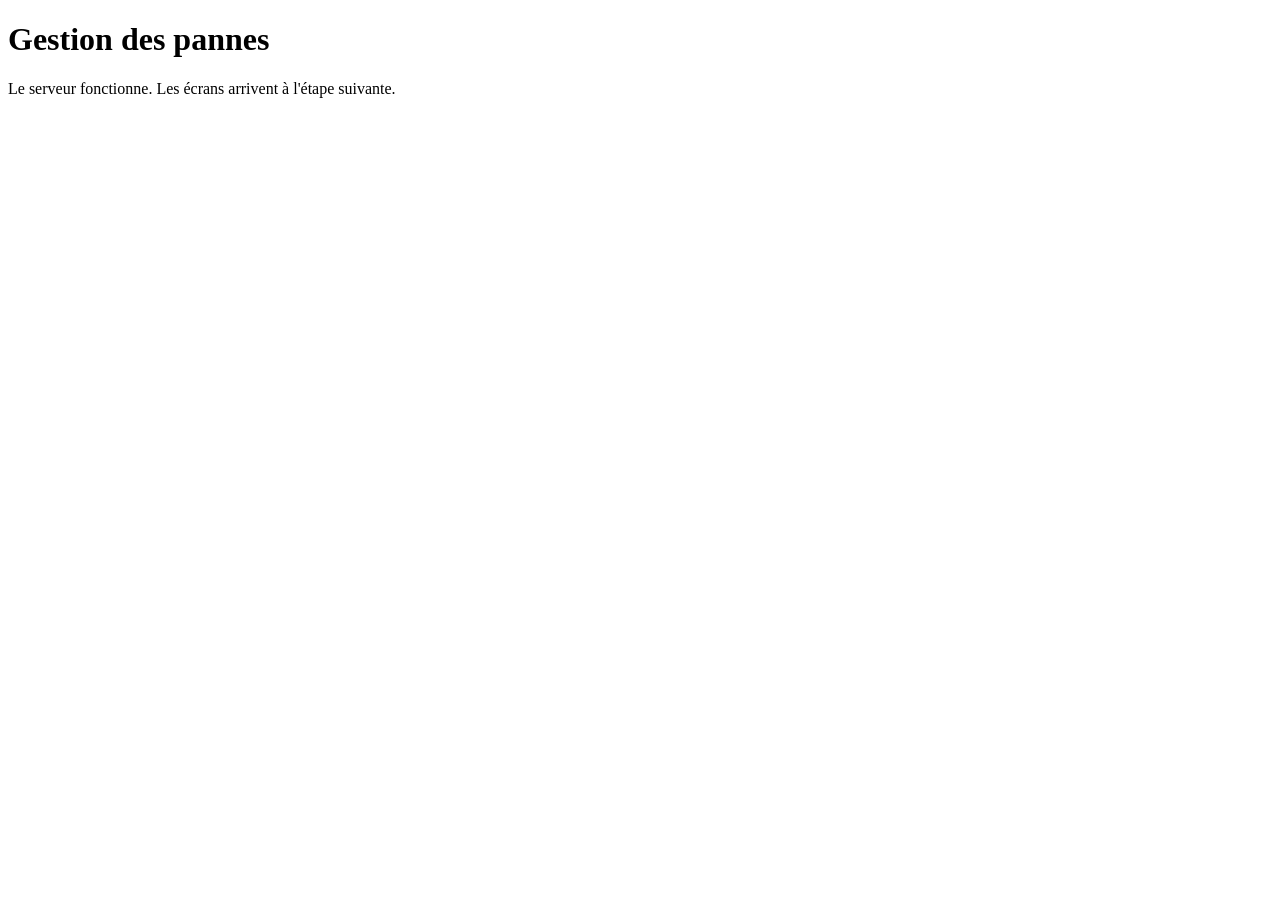
==== src/main/resources/static/index.html @ 65630612 "initilizarea proiectului: server Spring/mysql" ====
<!DOCTYPE html>
<html lang="fr">
<head>
    <meta charset="UTF-8">
    <meta name="viewport" content="width=device-width, initial-scale=1">
    <title>Gestion des pannes</title>
</head>
<body>
    <h1>Gestion des pannes</h1>
    <p>Le serveur fonctionne. Les écrans arrivent à l'étape suivante.</p>
</body>
</html>
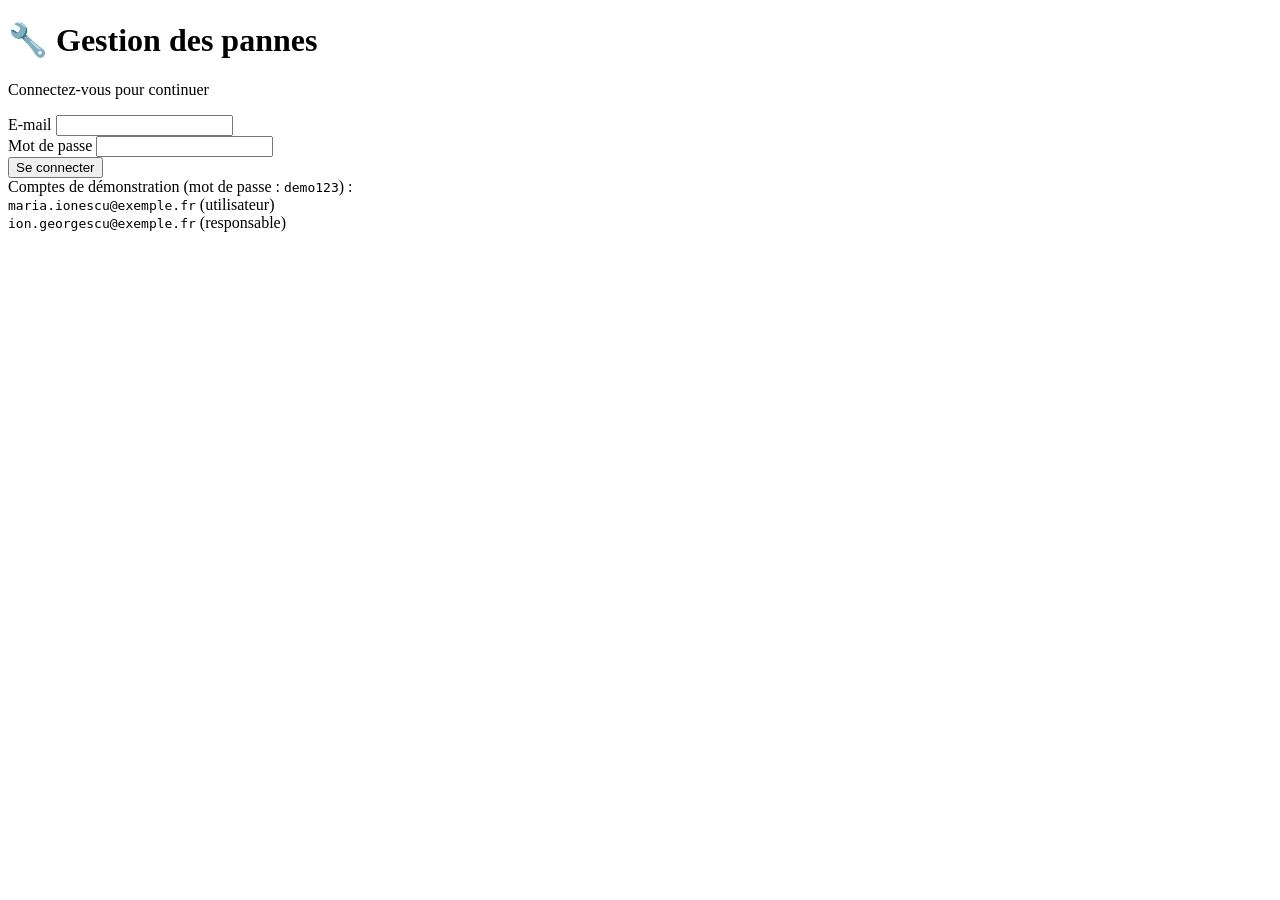
==== commit d79117b0: "design implementat" ====
--- a/src/main/resources/static/index.html
+++ b/src/main/resources/static/index.html
@@ -3,10 +3,33 @@
 <head>
     <meta charset="UTF-8">
     <meta name="viewport" content="width=device-width, initial-scale=1">
-    <title>Gestion des pannes</title>
+    <title>Accueil - Gestion des pannes</title>
+    <link rel="stylesheet" href="css/style.css">
 </head>
 <body>
-    <h1>Gestion des pannes</h1>
-    <p>Le serveur fonctionne. Les écrans arrivent à l'étape suivante.</p>
+    <div id="contenu">
+        <h1 id="titre">Accueil</h1>
+        <p class="sous-titre" id="sous-titre"></p>
+        <div class="actions-accueil">
+            <a class="bouton" href="signaler.html">Signaler une panne</a>
+            <a class="bouton secondaire" href="liste.html">Consulter la liste des pannes</a>
+        </div>
+    </div>
+
+    <script src="js/app.js"></script>
+    <script>
+        (async () => {
+            const utilisateur = await exigerConnexion();
+            if (!utilisateur) return;
+
+            document.getElementById("titre").textContent = "Bonjour, " + utilisateur.nomComplet;
+            document.getElementById("sous-titre").textContent =
+                utilisateur.role === "RESPONSABLE"
+                    ? "Consultez les pannes signalées et prenez-les en charge."
+                    : "Signalez une panne et suivez son avancement.";
+
+            afficherMiseEnPage(utilisateur, "accueil");
+        })();
+    </script>
 </body>
 </html>
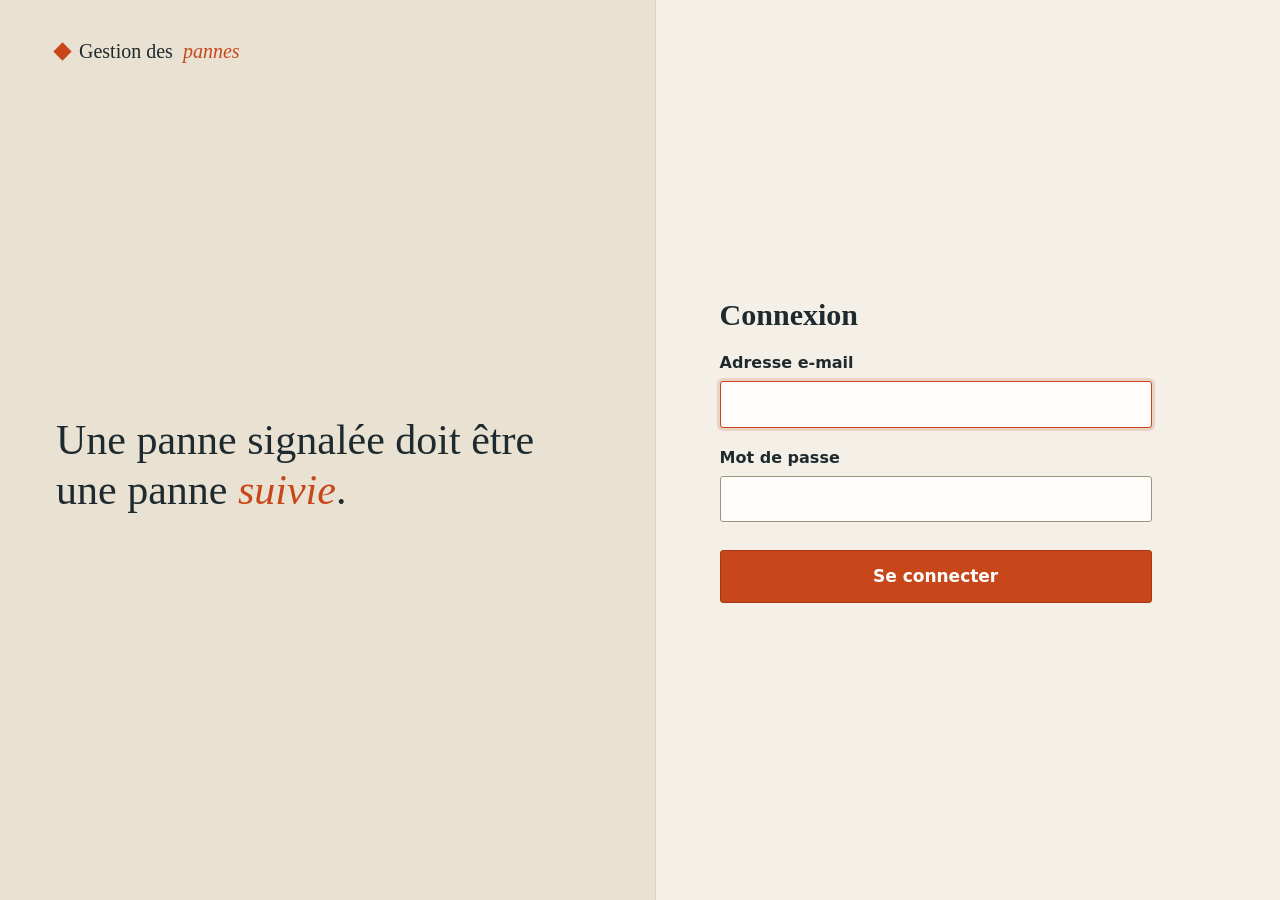
==== commit f785fe96: "adaugare de probleme + sincronizare cu bd + filte + detalii + prise en charge" ====
--- a/src/main/resources/static/index.html
+++ b/src/main/resources/static/index.html
@@ -9,11 +9,18 @@
 <body>
     <div id="contenu">
         <h1 id="titre">Accueil</h1>
-        <p class="sous-titre" id="sous-titre"></p>
-        <div class="actions-accueil">
-            <a class="bouton" href="signaler.html">Signaler une panne</a>
-            <a class="bouton secondaire" href="liste.html">Consulter la liste des pannes</a>
-        </div>
+
+        <nav class="actions">
+            <a href="signaler.html">
+                <strong>Signaler une panne</strong>
+            </a>
+            <a href="liste.html">
+                <strong>Liste des pannes</strong>
+            </a>
+            <a href="mes-pannes.html">
+                <strong>Mes pannes</strong>
+            </a>
+        </nav>
     </div>
 
     <script src="js/app.js"></script>
@@ -23,10 +30,6 @@
             if (!utilisateur) return;
 
             document.getElementById("titre").textContent = "Bonjour, " + utilisateur.nomComplet;
-            document.getElementById("sous-titre").textContent =
-                utilisateur.role === "RESPONSABLE"
-                    ? "Consultez les pannes signalées et prenez-les en charge."
-                    : "Signalez une panne et suivez son avancement.";
 
             afficherMiseEnPage(utilisateur, "accueil");
         })();
--- a/src/main/resources/static/css/style.css
+++ b/src/main/resources/static/css/style.css
@@ -0,0 +1,303 @@
+/* Gestion des pannes - feuille de style
+   Idée : un carnet d'atelier. Papier chaud, encre foncée, un orange de
+   signalisation pour tout ce qui demande l'attention. */
+
+:root {
+    --papier: #f4f0e8;
+    --papier-fonce: #ebe5d8;
+    --blanc: #fffdf9;
+    --encre: #1f2a2e;
+    --doux: #3b464a;
+    --trait: #d8d1c2;
+    --signal: #c8471a;
+    --signal-fonce: #a63a14;
+    --vert: #2f6b45;
+    --ambre: #b7791f;
+    --erreur: #a4262c;
+    --titres: Georgia, "Times New Roman", serif;
+    --texte: "Segoe UI", system-ui, Arial, sans-serif;
+}
+
+* { box-sizing: border-box; }
+
+body {
+    margin: 0;
+    font-family: var(--texte);
+    font-size: 16px;
+    line-height: 1.55;
+    color: var(--encre);
+    background: var(--papier);
+}
+
+a { color: var(--encre); text-decoration-color: var(--signal); text-underline-offset: 3px; }
+a:hover { color: var(--signal-fonce); }
+
+/* ---------- marque ---------- */
+.nom { font-family: var(--titres); font-size: 20px; display: flex; align-items: center; gap: 10px; }
+.nom em { color: inherit; font-style: italic; }
+.marque {
+    width: 13px; height: 13px;
+    background: var(--signal);
+    transform: rotate(45deg);
+    flex-shrink: 0;
+}
+
+/* ---------- barre du haut ---------- */
+.barre-haut {
+    background: #e9e2d3;
+    color: var(--encre);
+    height: 58px;
+    padding: 0 26px;
+    display: flex;
+    align-items: center;
+    justify-content: space-between;
+    border-bottom: 1px solid var(--trait);
+}
+.barre-haut .nom em { color: var(--signal); }
+.barre-haut .compte { font-size: 15px; }
+.barre-haut .compte .role { color: inherit; }
+.barre-haut .compte button {
+    background: transparent;
+    border: 1px solid var(--encre);
+    color: var(--encre);
+    padding: 4px 12px;
+    margin-left: 14px;
+    border-radius: 3px;
+    font: inherit;
+    font-size: 14px;
+    cursor: pointer;
+}
+.barre-haut .compte button:hover { background: var(--encre); color: var(--papier); }
+
+/* ---------- menu + contenu ---------- */
+.conteneur { display: flex; min-height: calc(100vh - 58px); }
+
+.menu {
+    width: 240px;
+    flex-shrink: 0;
+    padding: 30px 0;
+    border-right: 1px solid var(--trait);
+}
+.menu a {
+    display: block;
+    padding: 11px 26px;
+    font-size: 17px;
+    text-decoration: none;
+    border-left: 4px solid transparent;
+}
+.menu a:hover { background: var(--papier-fonce); color: var(--encre); }
+.menu a.actif {
+    border-left-color: var(--signal);
+    background: var(--papier-fonce);
+    font-weight: 600;
+}
+
+main.contenu { flex: 1; padding: 34px 48px; max-width: 1020px; }
+
+h1 {
+    font-family: var(--titres);
+    font-size: 30px;
+    font-weight: 700;
+    line-height: 1.2;
+    margin: 0 0 6px;
+}
+h2 { font-family: var(--titres); font-size: 20px; margin: 28px 0 8px; }
+.sous-titre { margin: 0 0 26px; color: var(--doux); font-size: 17px; max-width: 56ch; }
+
+/* ---------- formulaires ---------- */
+label { display: block; margin: 18px 0 5px; font-weight: 600; }
+
+input, select, textarea {
+    width: 100%;
+    padding: 10px 12px;
+    border: 1.5px solid #9b9480;
+    border-radius: 3px;
+    background: var(--blanc);
+    font: inherit;
+    color: var(--encre);
+}
+input:focus, select:focus, textarea:focus {
+    outline: none;
+    border-color: var(--signal);
+    box-shadow: 0 0 0 3px rgba(200, 71, 26, .18);
+}
+.champ-erreur input, .champ-erreur select, .champ-erreur textarea { border-color: var(--erreur); }
+.message-champ { color: var(--erreur); font-size: 14px; margin-top: 4px; }
+
+button, .bouton {
+    display: inline-block;
+    background: var(--signal);
+    color: #fff;
+    border: 1.5px solid var(--signal-fonce);
+    border-radius: 3px;
+    padding: 10px 22px;
+    font: inherit;
+    font-weight: 600;
+    cursor: pointer;
+    text-decoration: none;
+}
+button:hover, .bouton:hover { background: var(--signal-fonce); color: #fff; }
+.bouton.secondaire, button.secondaire {
+    background: transparent;
+    color: var(--encre);
+    border-color: var(--encre);
+}
+.bouton.secondaire:hover, button.secondaire:hover { background: var(--encre); color: var(--papier); }
+
+.alerte {
+    background: var(--blanc);
+    border: 1px solid var(--trait);
+    border-left: 5px solid var(--erreur);
+    padding: 11px 16px;
+    margin: 16px 0;
+}
+.alerte.succes { border-left-color: var(--vert); }
+
+/* ---------- tableaux ---------- */
+table { width: 100%; border-collapse: collapse; background: var(--blanc); }
+th, td { padding: 11px 14px; border-bottom: 1px solid var(--trait); text-align: left; }
+th {
+    font-size: 13px;
+    text-transform: uppercase;
+    letter-spacing: .06em;
+    color: var(--doux);
+    background: var(--papier-fonce);
+    border-bottom: 2px solid #c9c1ae;
+}
+tbody tr:hover { background: #faf6ee; }
+
+/* ---------- statuts : un point de couleur + le mot ---------- */
+.statut::before {
+    content: "";
+    display: inline-block;
+    width: 9px; height: 9px;
+    border-radius: 50%;
+    margin-right: 8px;
+    background: var(--doux);
+}
+.statut-new::before { background: var(--signal); }
+.statut-in-progress::before { background: var(--ambre); }
+.statut-done::before { background: var(--vert); }
+
+/* ---------- accueil : liste d'actions ---------- */
+.actions { border-top: 1px solid var(--trait); max-width: 640px; margin-top: 24px; }
+.actions a {
+    display: flex;
+    justify-content: space-between;
+    align-items: center;
+    gap: 20px;
+    padding: 20px 4px;
+    border-bottom: 1px solid var(--trait);
+    text-decoration: none;
+}
+.actions a strong { font-family: var(--titres); font-size: 21px; font-weight: 700; }
+.actions a::after { content: "\2192"; color: var(--signal); font-size: 22px; transition: transform .15s; }
+.actions a:hover { background: var(--papier-fonce); }
+.actions a:hover::after { transform: translateX(5px); }
+
+/* ---------- page de connexion ---------- */
+.login { display: grid; grid-template-columns: 1.05fr 1fr; min-height: 100vh; }
+
+/* panneau de gauche : presque la couleur du papier, à peine plus chaud */
+.login .gauche {
+    background: #e9e2d3;
+    color: var(--encre);
+    padding: 36px 56px;
+    display: flex;
+    flex-direction: column;
+    border-right: 1px solid var(--trait);
+}
+.login .gauche .nom em { color: var(--signal); }
+.login .gauche .phrase { margin: auto 0; }
+.login .gauche blockquote {
+    margin: 0;
+    font-family: var(--titres);
+    font-size: 42px;
+    line-height: 1.18;
+    max-width: 14em;
+}
+.login .gauche blockquote em { color: var(--signal); }
+
+.login .droite { padding: 80px 64px; max-width: 560px; align-self: center; width: 100%; }
+.login .droite h1 { margin-bottom: 14px; }
+.login .droite button[type=submit] { margin-top: 24px; width: 100%; padding: 12px; font-size: 17px; }
+
+@media (max-width: 860px) {
+    .login { grid-template-columns: 1fr; }
+    .login .gauche { padding: 24px 28px 34px; gap: 40px; }
+    .login .gauche blockquote { font-size: 30px; }
+    .login .droite { padding: 34px 28px; }
+    .menu { width: 180px; }
+    main.contenu { padding: 24px; }
+}
+
+/* ---------- formulaire de signalement ---------- */
+.formulaire-page { max-width: 640px; }
+.formulaire-page textarea { min-height: 140px; resize: vertical; }
+.deux-colonnes { display: grid; grid-template-columns: 1fr 1fr; gap: 22px; }
+.boutons { margin-top: 28px; display: flex; align-items: center; gap: 12px; }
+
+/* ---------- liste des pannes ---------- */
+.filtres {
+    display: grid;
+    grid-template-columns: 2fr 1fr 1fr 1fr auto;
+    gap: 14px;
+    align-items: end;
+    margin: 22px 0 18px;
+}
+.filtres label { margin: 0 0 4px; }
+.filtres .boutons { margin: 0; }
+.resultat { margin: 0 0 10px; font-weight: 600; }
+.tableau { overflow-x: auto; }
+.tableau a { font-weight: 600; }
+.priorite-haute { color: var(--signal-fonce); font-weight: 600; }
+.vide { padding: 22px 4px; }
+
+@media (max-width: 980px) {
+    .filtres { grid-template-columns: 1fr 1fr; }
+}
+/* ---------- détail d'une panne ---------- */
+.retour { margin: 0 0 14px; }
+.infos {
+    display: grid;
+    grid-template-columns: 150px 1fr;
+    gap: 8px 20px;
+    margin: 18px 0 6px;
+}
+.infos dt { font-weight: 600; }
+.infos dd { margin: 0; }
+.description { white-space: pre-wrap; max-width: 62ch; margin: 0; }
+
+.zone-action { border-top: 1px solid var(--trait); margin-top: 30px; padding-top: 4px; max-width: 520px; }
+.zone-action textarea { min-height: 90px; resize: vertical; }
+.zone-action button { margin-top: 14px; }
+
+.historique {
+    list-style: none;
+    margin: 12px 0 0 6px;
+    padding: 0;
+    border-left: 2px solid var(--trait);
+}
+.historique li { position: relative; padding: 0 0 18px 20px; }
+.historique li::before {
+    content: "";
+    position: absolute;
+    left: -7px; top: 7px;
+    width: 12px; height: 12px;
+    background: var(--signal);
+    transform: rotate(45deg);
+}
+.historique .quand { font-size: 14px; }
+.historique .quoi { font-weight: 600; }
+.historique .commentaire { margin: 4px 0 0; white-space: pre-wrap; }
+/* L'attribut hidden doit toujours gagner, même sur les boutons */
+[hidden] { display: none !important; }
+
+.confirmation {
+    border-left: 4px solid var(--signal);
+    background: var(--blanc);
+    padding: 12px 16px;
+    margin-top: 14px;
+}
+.confirmation p { margin: 0 0 12px; font-weight: 600; }
+.confirmation button { margin: 0 10px 0 0; }
